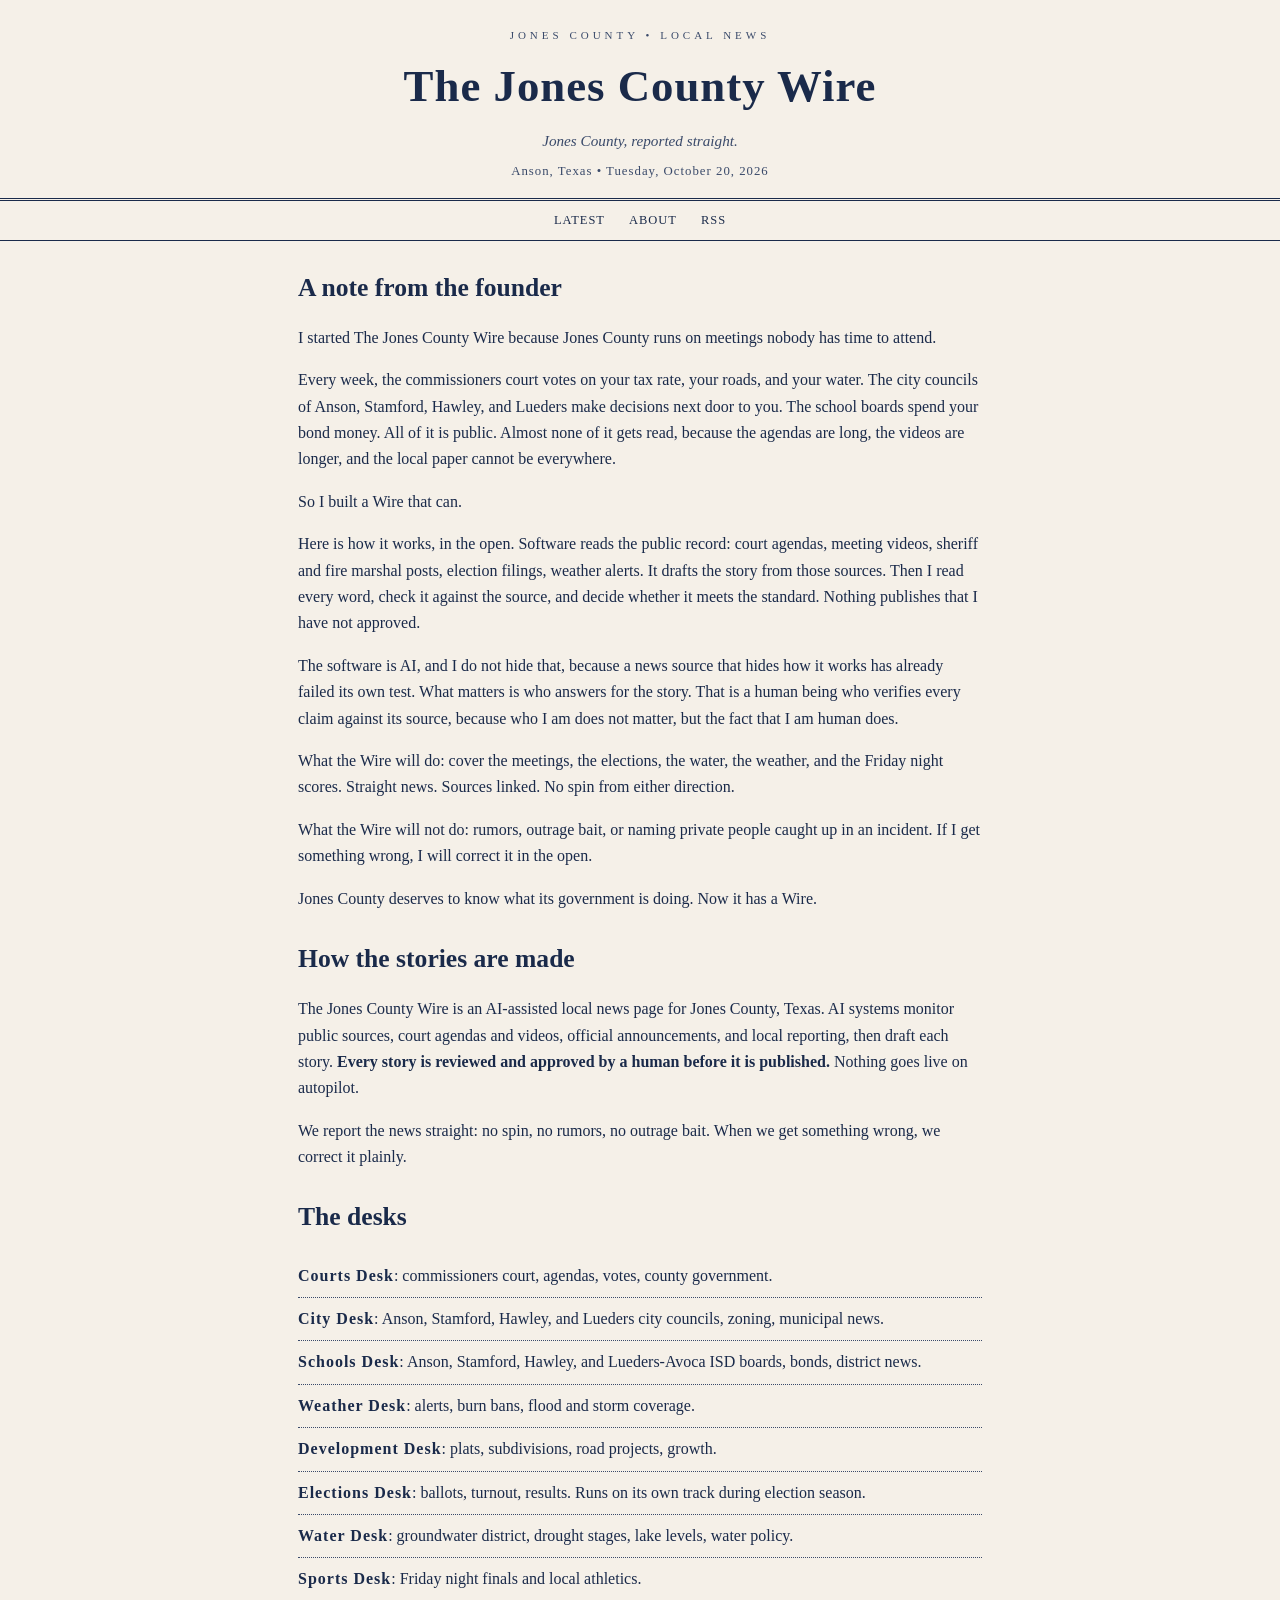
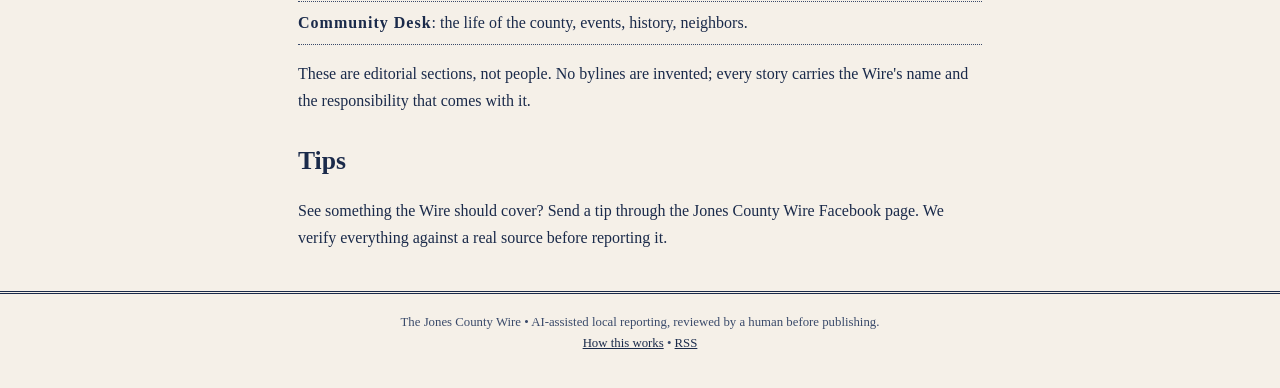
==== docs/about.html @ ba5c58ae "Initial Jones County Wire site staging: generator, empty docs" ====
<!DOCTYPE html>
<html lang="en">
<head>
<meta charset="utf-8">
<meta name="viewport" content="width=device-width, initial-scale=1">
<title>About - The Jones County Wire</title>
<meta name="description" content="How The Jones County Wire works.">
<link rel="stylesheet" href="style.css">
</head>
<body>
<header class="masthead"><div class="wrap">
<div class="kicker">Jones County &bull; Local News</div>
<h1><a href="index.html">The Jones County Wire</a></h1>
<div class="tagline">Jones County, reported straight.</div>
<div class="dateline-top">Anson, Texas &bull; Tuesday, October 20, 2026</div>
</div></header>
<nav class="top"><div class="wrap">
<a href="index.html">Latest</a><a href="about.html">About</a><a href="feed.xml">RSS</a>
</div></nav>
<div class="wrap">
<!-- DRAFT: the founder note below is adapted from the Kendall Wire's
Version A (Josh-locked 2026-10-19). This Jones County adaptation has NOT been
reviewed or approved by the founder. Approve before the site goes public. -->
<div class="about">
<h2>A note from the founder</h2>
<p>I started The Jones County Wire because Jones County runs on meetings
nobody has time to attend.</p>
<p>Every week, the commissioners court votes on your tax rate, your roads, and
your water. The city councils of Anson, Stamford, Hawley, and Lueders make
decisions next door to you. The school boards spend your bond money. All of
it is public. Almost none of it gets read, because the agendas are long, the
videos are longer, and the local paper cannot be everywhere.</p>
<p>So I built a Wire that can.</p>
<p>Here is how it works, in the open. Software reads the public record: court
agendas, meeting videos, sheriff and fire marshal posts, election filings,
weather alerts. It drafts the story from those sources. Then I read every
word, check it against the source, and decide whether it meets the standard.
Nothing publishes that I have not approved.</p>
<p>The software is AI, and I do not hide that, because a news source that
hides how it works has already failed its own test. What matters is who
answers for the story. That is a human being who verifies every claim against
its source, because who I am does not matter, but the fact that I am human
does.</p>
<p>What the Wire will do: cover the meetings, the elections, the water, the
weather, and the Friday night scores. Straight news. Sources linked. No spin
from either direction.</p>
<p>What the Wire will not do: rumors, outrage bait, or naming private people
caught up in an incident. If I get something wrong, I will correct it in the
open.</p>
<p>Jones County deserves to know what its government is doing. Now it has a
Wire.</p>
<h2>How the stories are made</h2>
<p>The Jones County Wire is an AI-assisted local news page for Jones County,
Texas. AI systems monitor public sources, court agendas and videos, official
announcements, and local reporting, then draft each story. <strong>Every story
is reviewed and approved by a human before it is published.</strong> Nothing
goes live on autopilot.</p>
<p>We report the news straight: no spin, no rumors, no outrage bait. When we
get something wrong, we correct it plainly.</p>
<h2>The desks</h2>
<ul class="desks">
<li><strong>Courts Desk</strong>: commissioners court, agendas, votes, county government.</li>
<li><strong>City Desk</strong>: Anson, Stamford, Hawley, and Lueders city councils, zoning, municipal news.</li>
<li><strong>Schools Desk</strong>: Anson, Stamford, Hawley, and Lueders-Avoca ISD boards, bonds, district news.</li>
<li><strong>Weather Desk</strong>: alerts, burn bans, flood and storm coverage.</li>
<li><strong>Development Desk</strong>: plats, subdivisions, road projects, growth.</li>
<li><strong>Elections Desk</strong>: ballots, turnout, results. Runs on its own track during election season.</li>
<li><strong>Water Desk</strong>: groundwater district, drought stages, lake levels, water policy.</li>
<li><strong>Sports Desk</strong>: Friday night finals and local athletics.</li>
<li><strong>Community Desk</strong>: the life of the county, events, history, neighbors.</li>
</ul>
<p>These are editorial sections, not people. No bylines are invented; every
story carries the Wire's name and the responsibility that comes with it.</p>
<h2>Tips</h2>
<p>See something the Wire should cover? Send a tip through the Jones County
Wire Facebook page. We verify everything against a real source before
reporting it.</p>
</div>
</div>
<footer><div class="wrap">
The Jones County Wire &bull; AI-assisted local reporting, reviewed by a human before publishing.<br>
<a href="about.html">How this works</a> &bull; <a href="feed.xml">RSS</a>
</div></footer>
</body>
</html>
---- docs/style.css ----
/* The Jones County Wire: classic newspaper card, mobile first */
:root{
  --paper:#F5F0E8; --paper-deep:#EDE6D6; --ink:#1A2A4A; --ink-soft:#3A4A6A;
  --rule:#1A2A4A; --accent:#8A6D3B;
}
*{box-sizing:border-box}
body{margin:0;background:var(--paper);color:var(--ink);
  font-family:Georgia,'Times New Roman',serif;line-height:1.65;
  -webkit-text-size-adjust:100%}
.wrap{max-width:720px;margin:0 auto;padding:0 18px}
header.masthead{border-bottom:3px double var(--rule);padding:26px 0 16px;text-align:center}
.masthead .kicker{font-size:11px;letter-spacing:4px;text-transform:uppercase;color:var(--ink-soft)}
.masthead h1{font-size:2.2rem;margin:6px 0 4px;font-weight:700;letter-spacing:1px}
.masthead h1 a{color:var(--ink);text-decoration:none}
.masthead .tagline{font-style:italic;color:var(--ink-soft);font-size:.95rem}
nav.top{border-bottom:1px solid var(--rule);padding:8px 0;font-size:.85rem;text-align:center}
nav.top a{color:var(--ink);text-decoration:none;margin:0 12px;letter-spacing:1px;text-transform:uppercase;font-size:.78rem}
nav.top a:hover{text-decoration:underline}
.card{border:1px solid var(--rule);outline:3px double var(--rule);outline-offset:3px;
  background:#FBF8F1;margin:26px 0;padding:0;overflow:hidden}
.card img{width:100%;height:auto;display:block}
.card .pad{padding:18px 20px 20px}
.desk{display:inline-block;font-size:.72rem;letter-spacing:2px;text-transform:uppercase;
  color:var(--accent);border:1px solid var(--accent);padding:2px 10px;margin-bottom:10px}
.card h2{font-size:1.45rem;margin:0 0 6px;line-height:1.3}
.card h2 a{color:var(--ink);text-decoration:none}
.card h2 a:hover{text-decoration:underline}
.dateline{font-size:.82rem;color:var(--ink-soft);margin-bottom:10px;font-style:italic}
.card p.summary{margin:0;color:var(--ink-soft)}
.readmore{display:inline-block;margin-top:12px;font-size:.85rem;color:var(--ink);
  text-transform:uppercase;letter-spacing:1px;text-decoration:none;border-bottom:1px solid var(--ink)}
article.full .hero{margin:24px 0 0;border:1px solid var(--rule);outline:3px double var(--rule);outline-offset:3px}
article.full .hero img{width:100%;height:auto;display:block}
article.full h2.title{font-size:1.9rem;line-height:1.25;margin:22px 0 6px}
.byline{font-size:.85rem;color:var(--ink-soft);font-style:italic;margin-bottom:18px}
article.full p{margin:0 0 1.1em}
article.full blockquote{border-left:3px solid var(--accent);margin:1.2em 0;padding:.4em 0 .4em 1em;
  font-style:italic;color:var(--ink-soft)}
.sources{margin:30px 0;padding-top:14px;border-top:3px double var(--rule)}
.sources h3{font-size:.85rem;letter-spacing:2px;text-transform:uppercase;margin:0 0 10px}
.sources ul{margin:0;padding-left:20px;font-size:.9rem}
.sources a{color:var(--ink)}
.about h2{font-size:1.6rem;margin:26px 0 10px}
.about ul.desks{list-style:none;padding:0}
.about ul.desks li{border-bottom:1px dotted var(--ink-soft);padding:8px 0}
.about ul.desks strong{letter-spacing:1px}
/* ---- front page: newspaper layout, mobile first ---- */
.wrap.wide{max-width:1040px}
.dateline-top{font-size:.8rem;color:var(--ink-soft);letter-spacing:1px;margin-top:8px}
.fp-rule{border:0;border-top:3px double var(--rule);margin:0 0 4px}
.lead{border:1px solid var(--rule);outline:3px double var(--rule);outline-offset:3px;
  background:#FBF8F1;margin:22px 0;overflow:hidden}
.lead img{width:100%;height:auto;display:block}
.lead .pad{padding:18px 20px 22px}
.lead h2.lead-head{font-size:1.8rem;line-height:1.25;margin:0 0 8px}
.lead h2.lead-head a{color:var(--ink);text-decoration:none}
.lead h2.lead-head a:hover{text-decoration:underline}
.section-head{font-size:.9rem;letter-spacing:3px;text-transform:uppercase;
  border-bottom:3px double var(--rule);padding-bottom:8px;margin:30px 0 4px}
.sec-grid{display:grid;gap:0}
.sec-story{border-bottom:1px dotted var(--ink-soft);padding:14px 0}
.sec-story h3{font-size:1.15rem;margin:0 0 4px;line-height:1.35}
.sec-story h3 a{color:var(--ink);text-decoration:none}
.sec-story h3 a:hover{text-decoration:underline}
.sec-story .dateline{font-size:.78rem;color:var(--ink-soft);font-style:italic;margin-bottom:6px}
.sec-story p{font-size:.92rem;color:var(--ink-soft);margin:0}
.rail-box{border:1px solid var(--rule);outline:3px double var(--rule);outline-offset:3px;
  background:#FBF8F1;padding:16px 18px;margin:22px 0}
.rail-box h3{margin:0 0 8px;font-size:.9rem;letter-spacing:2px;text-transform:uppercase}
.rail-box p{font-size:.9rem;margin:0 0 .8em;color:var(--ink-soft)}
.rail-box p:last-child{margin-bottom:0}
.rail-box a{color:var(--ink)}
ul.desk-list{list-style:none;padding:0;margin:0}
ul.desk-list li{padding:7px 0;border-bottom:1px dotted var(--ink-soft);font-size:.88rem}
ul.desk-list li:last-child{border-bottom:0}
ul.desk-list a{color:var(--ink);text-decoration:none}
ul.desk-list a:hover{text-decoration:underline}
.rail-desk-label{font-size:.72rem;letter-spacing:2px;text-transform:uppercase;color:var(--accent);margin:14px 0 2px}
@media(min-width:900px){
  .fp{display:grid;grid-template-columns:1fr 300px;gap:34px;align-items:start}
  .sec-grid{grid-template-columns:1fr 1fr;gap:0 26px}
  .lead h2.lead-head{font-size:2.2rem}
  .masthead h1{font-size:3.2rem}
}
footer{border-top:3px double var(--rule);margin-top:40px;padding:18px 0 34px;
  text-align:center;font-size:.8rem;color:var(--ink-soft)}
footer a{color:var(--ink)}
@media(min-width:640px){.masthead h1{font-size:2.8rem}.card h2{font-size:1.6rem}}
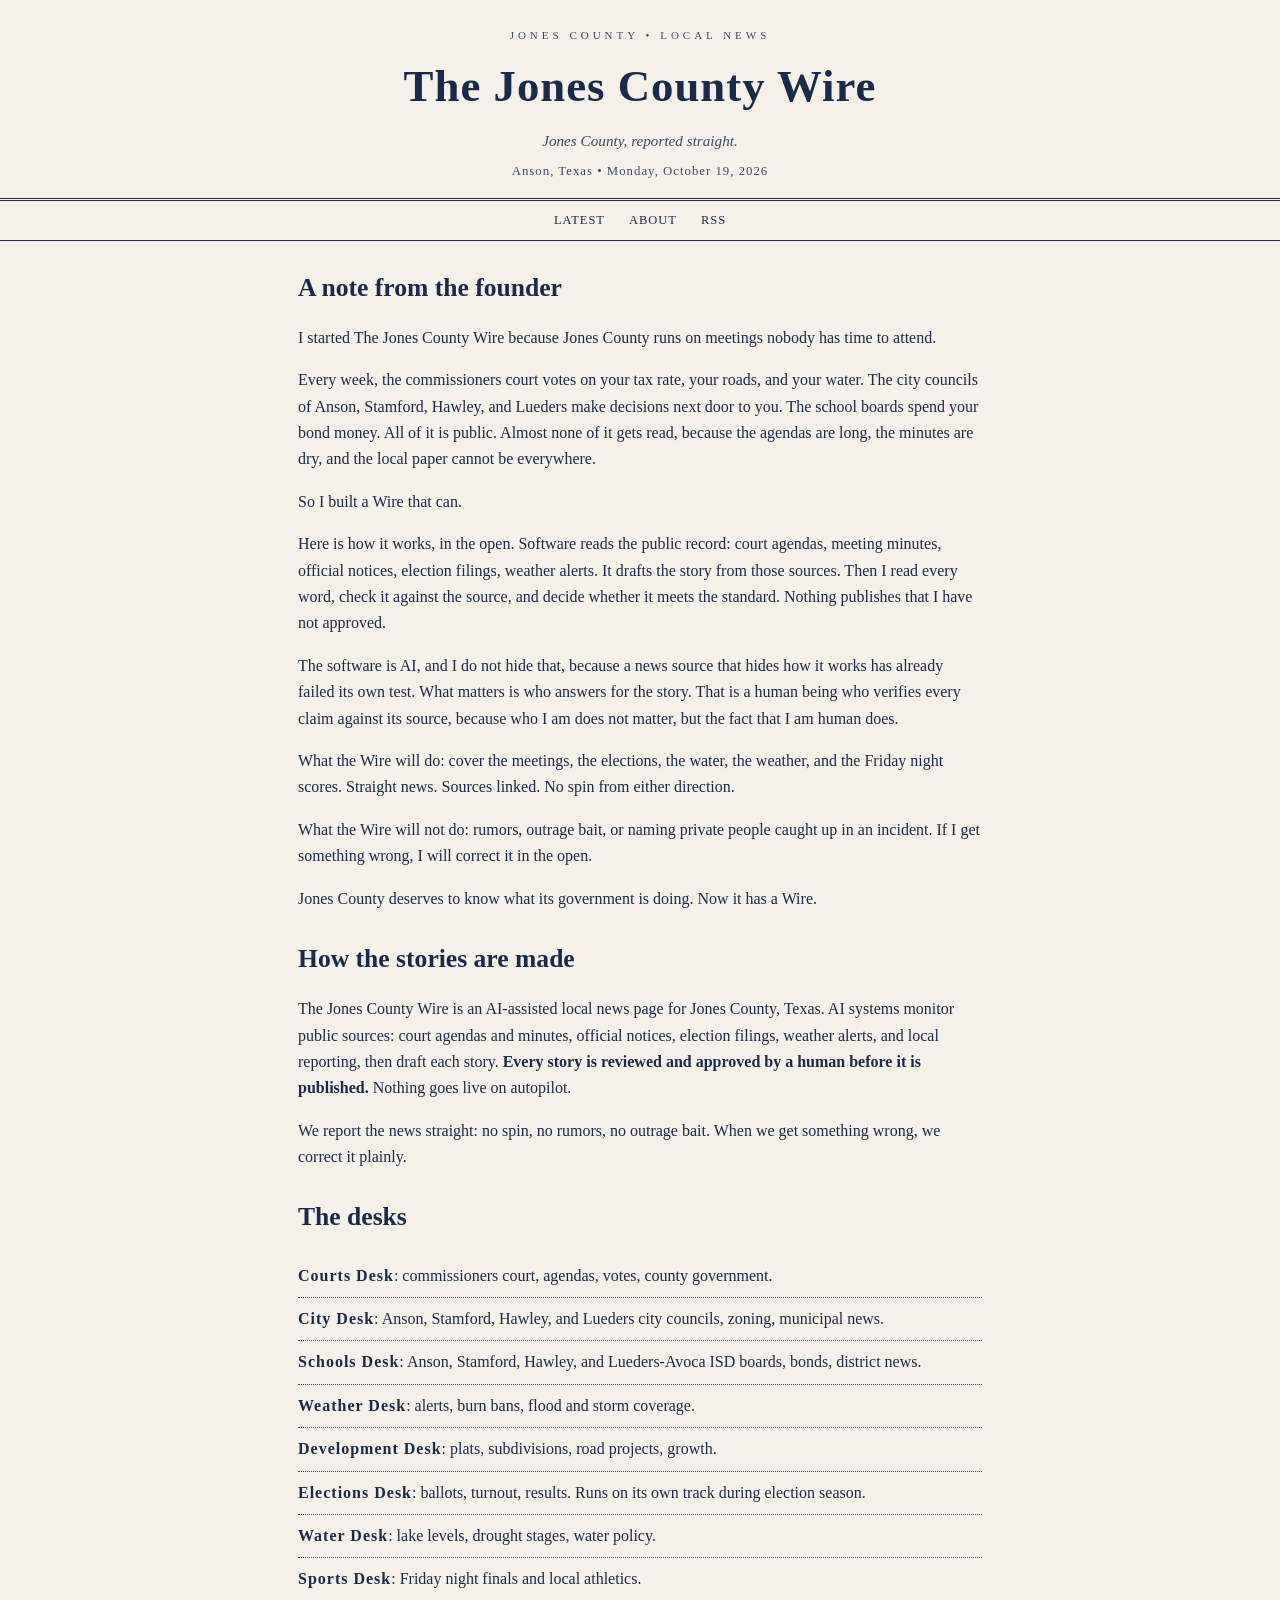
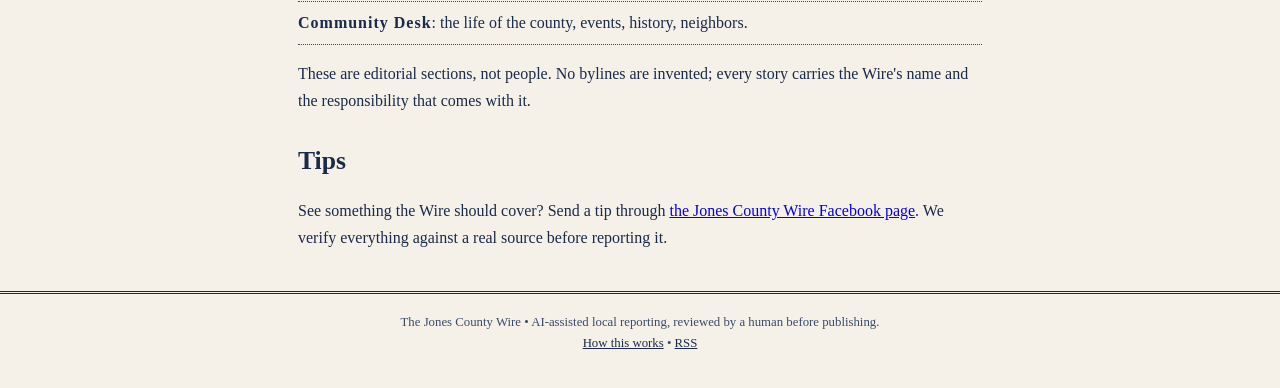
==== commit 6c630c32: "About page: Jones-accurate source claims (no meeting videos, no GCD), tips link to FB page" ====
--- a/docs/about.html
+++ b/docs/about.html
@@ -12,7 +12,7 @@
 <div class="kicker">Jones County &bull; Local News</div>
 <h1><a href="index.html">The Jones County Wire</a></h1>
 <div class="tagline">Jones County, reported straight.</div>
-<div class="dateline-top">Anson, Texas &bull; Tuesday, October 20, 2026</div>
+<div class="dateline-top">Anson, Texas &bull; Monday, October 19, 2026</div>
 </div></header>
 <nav class="top"><div class="wrap">
 <a href="index.html">Latest</a><a href="about.html">About</a><a href="feed.xml">RSS</a>
@@ -29,10 +29,10 @@
 your water. The city councils of Anson, Stamford, Hawley, and Lueders make
 decisions next door to you. The school boards spend your bond money. All of
 it is public. Almost none of it gets read, because the agendas are long, the
-videos are longer, and the local paper cannot be everywhere.</p>
+minutes are dry, and the local paper cannot be everywhere.</p>
 <p>So I built a Wire that can.</p>
 <p>Here is how it works, in the open. Software reads the public record: court
-agendas, meeting videos, sheriff and fire marshal posts, election filings,
+agendas, meeting minutes, official notices, election filings,
 weather alerts. It drafts the story from those sources. Then I read every
 word, check it against the source, and decide whether it meets the standard.
 Nothing publishes that I have not approved.</p>
@@ -51,8 +51,8 @@
 Wire.</p>
 <h2>How the stories are made</h2>
 <p>The Jones County Wire is an AI-assisted local news page for Jones County,
-Texas. AI systems monitor public sources, court agendas and videos, official
-announcements, and local reporting, then draft each story. <strong>Every story
+Texas. AI systems monitor public sources: court agendas and minutes, official
+notices, election filings, weather alerts, and local reporting, then draft each story. <strong>Every story
 is reviewed and approved by a human before it is published.</strong> Nothing
 goes live on autopilot.</p>
 <p>We report the news straight: no spin, no rumors, no outrage bait. When we
@@ -65,16 +65,16 @@
 <li><strong>Weather Desk</strong>: alerts, burn bans, flood and storm coverage.</li>
 <li><strong>Development Desk</strong>: plats, subdivisions, road projects, growth.</li>
 <li><strong>Elections Desk</strong>: ballots, turnout, results. Runs on its own track during election season.</li>
-<li><strong>Water Desk</strong>: groundwater district, drought stages, lake levels, water policy.</li>
+<li><strong>Water Desk</strong>: lake levels, drought stages, water policy.</li>
 <li><strong>Sports Desk</strong>: Friday night finals and local athletics.</li>
 <li><strong>Community Desk</strong>: the life of the county, events, history, neighbors.</li>
 </ul>
 <p>These are editorial sections, not people. No bylines are invented; every
 story carries the Wire's name and the responsibility that comes with it.</p>
 <h2>Tips</h2>
-<p>See something the Wire should cover? Send a tip through the Jones County
-Wire Facebook page. We verify everything against a real source before
-reporting it.</p>
+<p>See something the Wire should cover? Send a tip through
+<a href="https://www.facebook.com/61595732274028/">the Jones County Wire Facebook page</a>.
+We verify everything against a real source before reporting it.</p>
 </div>
 </div>
 <footer><div class="wrap">
